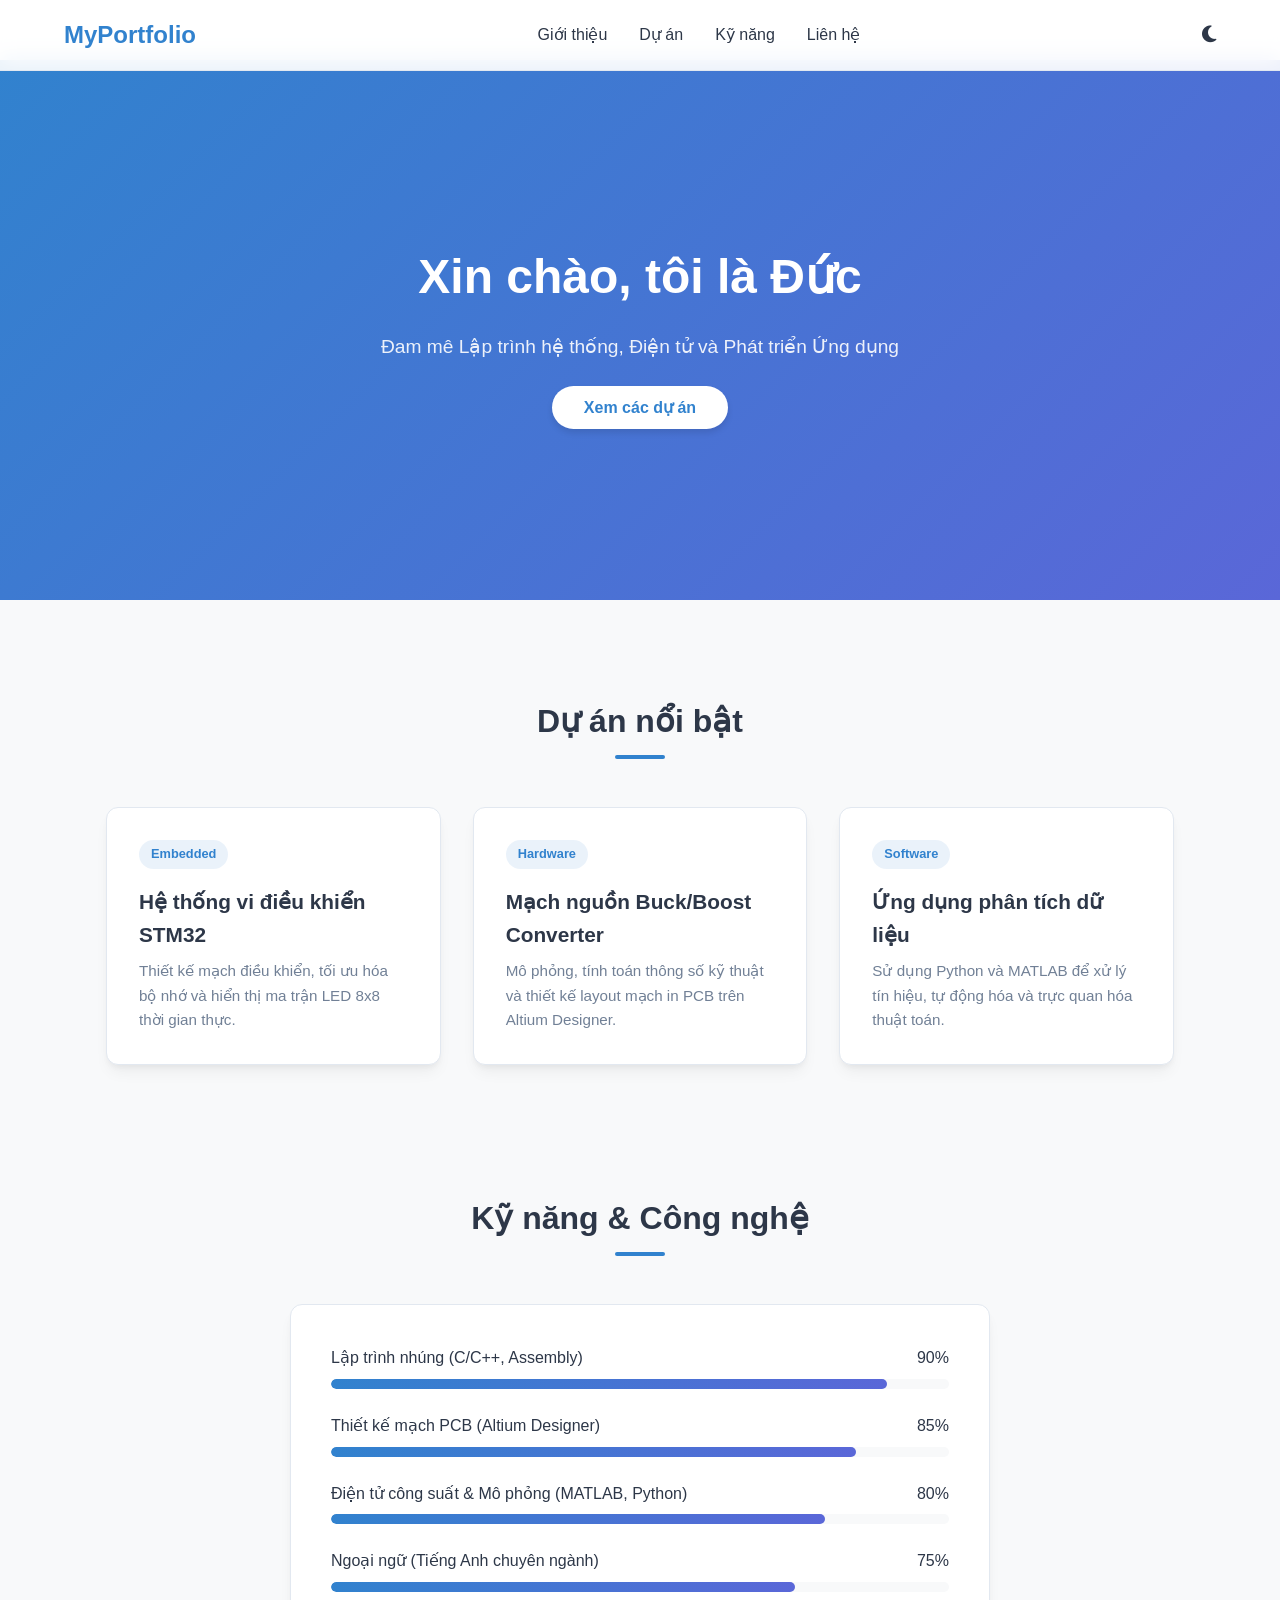
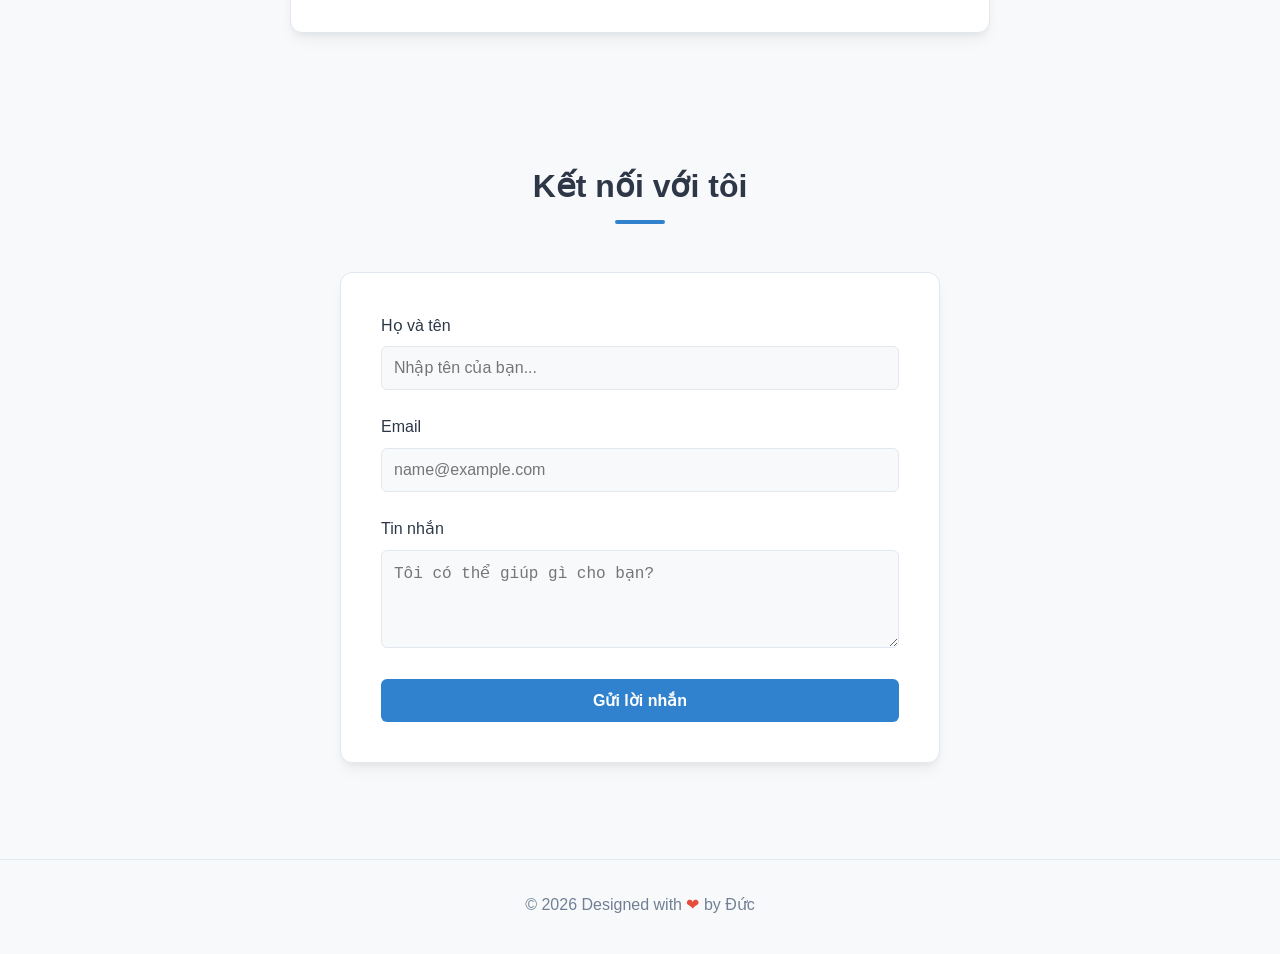
==== index.html @ a45cd115 "Đã nâng cấp" ====
<!DOCTYPE html>
<html lang="vi">
<head>
    <meta charset="UTF-8">
    <meta name="viewport" content="width=device-width, initial-scale=1.0">
    <title>Portfolio Cá Nhân</title>
    <link rel="stylesheet" href="style.css">
    <link rel="stylesheet" href="https://cdnjs.cloudflare.com/ajax/libs/font-awesome/6.4.0/css/all.min.css">
</head>
<body>

    <nav class="navbar">
        <div class="logo">MyPortfolio</div>
        <ul class="nav-links">
            <li><a href="#about">Giới thiệu</a></li>
            <li><a href="#projects">Dự án</a></li>
            <li><a href="#skills">Kỹ năng</a></li>
            <li><a href="#contact">Liên hệ</a></li>
        </ul>
        <button id="theme-toggle" class="theme-btn">
            <i class="fas fa-moon"></i>
        </button>
    </nav>

    <header class="hero-section" id="about">
        <div class="hero-content">
            <h1>Xin chào, tôi là Đức</h1>
            <p>Đam mê Lập trình hệ thống, Điện tử và Phát triển Ứng dụng</p>
            <a href="#projects" class="cta-btn">Xem các dự án</a>
        </div>
    </header>

    <main class="container">
        
        <section id="projects" class="section">
            <h2 class="section-title">Dự án nổi bật</h2>
            <div class="projects-grid">
                
                <div class="project-card">
                    <div class="card-badge">Embedded</div>
                    <h3>Hệ thống vi điều khiển STM32</h3>
                    <p>Thiết kế mạch điều khiển, tối ưu hóa bộ nhớ và hiển thị ma trận LED 8x8 thời gian thực.</p>
                </div>

                <div class="project-card">
                    <div class="card-badge">Hardware</div>
                    <h3>Mạch nguồn Buck/Boost Converter</h3>
                    <p>Mô phỏng, tính toán thông số kỹ thuật và thiết kế layout mạch in PCB trên Altium Designer.</p>
                </div>

                <div class="project-card">
                    <div class="card-badge">Software</div>
                    <h3>Ứng dụng phân tích dữ liệu</h3>
                    <p>Sử dụng Python và MATLAB để xử lý tín hiệu, tự động hóa và trực quan hóa thuật toán.</p>
                </div>

            </div>
        </section>

        <section id="skills" class="section">
            <h2 class="section-title">Kỹ năng & Công nghệ</h2>
            <div class="skills-box">
                
                <div class="skill-item">
                    <div class="skill-info">
                        <span>Lập trình nhúng (C/C++, Assembly)</span>
                        <span>90%</span>
                    </div>
                    <div class="skill-bar"><div class="skill-progress" style="width: 90%;"></div></div>
                </div>

                <div class="skill-item">
                    <div class="skill-info">
                        <span>Thiết kế mạch PCB (Altium Designer)</span>
                        <span>85%</span>
                    </div>
                    <div class="skill-bar"><div class="skill-progress" style="width: 85%;"></div></div>
                </div>

                <div class="skill-item">
                    <div class="skill-info">
                        <span>Điện tử công suất & Mô phỏng (MATLAB, Python)</span>
                        <span>80%</span>
                    </div>
                    <div class="skill-bar"><div class="skill-progress" style="width: 80%;"></div></div>
                </div>

                <div class="skill-item">
                    <div class="skill-info">
                        <span>Ngoại ngữ (Tiếng Anh chuyên ngành)</span>
                        <span>75%</span>
                    </div>
                    <div class="skill-bar"><div class="skill-progress" style="width: 75%;"></div></div>
                </div>

            </div>
        </section>

        <section id="contact" class="section">
            <h2 class="section-title">Kết nối với tôi</h2>
            <div class="contact-box">
                <form id="contact-form">
                    <div class="form-group">
                        <label for="name">Họ và tên</label>
                        <input type="text" id="name" required placeholder="Nhập tên của bạn...">
                    </div>
                    <div class="form-group">
                        <label for="email">Email</label>
                        <input type="email" id="email" required placeholder="name@example.com">
                    </div>
                    <div class="form-group">
                        <label for="message">Tin nhắn</label>
                        <textarea id="message" rows="4" required placeholder="Tôi có thể giúp gì cho bạn?"></textarea>
                    </div>
                    <button type="submit" class="submit-btn">Gửi lời nhắn</button>
                </form>
                <div id="form-status" class="status-message hidden"></div>
            </div>
        </section>

    </main>

    <footer>
        <p>© 2026 Designed with <span style="color: #e74c3c;">❤</span> by Đức</p>
    </footer>

    <script src="script.js"></script>
</body>
</html>
---- style.css ----
/* Sử dụng CSS Variables để làm tính năng Dark/Light Mode dễ dàng */
:root {
    --bg-primary: #f8f9fa;
    --bg-secondary: #ffffff;
    --text-main: #2d3748;
    --text-muted: #718096;
    --primary-color: #3182ce;
    --primary-hover: #2b6cb0;
    --nav-bg: rgba(255, 255, 255, 0.9);
    --card-shadow: 0 10px 15px -3px rgba(0, 0, 0, 0.05), 0 4px 6px -2px rgba(0, 0, 0, 0.05);
    --border-color: #e2e8f0;
}

/* Biến dành cho chế độ Dark Mode */
[data-theme="dark"] {
    --bg-primary: #1a202c;
    --bg-secondary: #2d3748;
    --text-main: #f7fafc;
    --text-muted: #a0aec0;
    --nav-bg: rgba(26, 32, 44, 0.9);
    --card-shadow: 0 10px 15px -3px rgba(0, 0, 0, 0.3);
    --border-color: #4a5568;
}

* {
    box-sizing: border-box;
    margin: 0;
    padding: 0;
    transition: background-color 0.3s ease, color 0.3s ease;
}

html {
    scroll-behavior: smooth;
}

body {
    font-family: -apple-system, BlinkMacSystemFont, "Segoe UI", Roboto, sans-serif;
    background-color: var(--bg-primary);
    color: var(--text-main);
    line-height: 1.6;
}

/* Thanh điều hướng cố định (Sticky Navbar) */
.navbar {
    position: fixed;
    top: 0; width: 100%; z-index: 1000;
    display: flex; justify-content: space-between; align-items: center;
    padding: 1rem 5%;
    background-color: var(--nav-bg);
    backdrop-filter: blur(10px);
    border-bottom: 1px solid var(--border-color);
}

.logo { font-size: 1.5rem; font-weight: bold; color: var(--primary-color); }
.nav-links { display: flex; list-style: none; gap: 2rem; }
.nav-links a { text-decoration: none; color: var(--text-main); font-weight: 500; }
.nav-links a:hover { color: var(--primary-color); }

.theme-btn {
    background: none; border: none; font-size: 1.2rem;
    cursor: pointer; color: var(--text-main);
}

/* Khối Hero */
.hero-section {
    height: 60vh;
    display: flex; justify-content: center; align-items: center;
    text-align: center; background: linear-gradient(135deg, #3182ce 0%, #5a67d8 100%);
    color: white; padding: 0 1rem; margin-top: 60px;
}
.hero-content h1 { font-size: 3rem; margin-bottom: 1rem; }
.hero-content p { font-size: 1.2rem; opacity: 0.9; margin-bottom: 2rem; }
.cta-btn {
    padding: 0.8rem 2rem; background: white; color: #3182ce;
    text-decoration: none; font-weight: bold; border-radius: 50px;
    box-shadow: 0 4px 6px rgba(0,0,0,0.1); transition: 0.2s;
}
.cta-btn:hover { transform: translateY(-3px); box-shadow: 0 10px 15px rgba(0,0,0,0.15); }

/* Bố cục trang */
.container { max-width: 1100px; margin: 0 auto; padding: 2rem 1rem; }
.section { padding: 4rem 0; }
.section-title { text-align: center; margin-bottom: 3rem; font-size: 2rem; position: relative; }
.section-title::after {
    content: ''; display: block; width: 50px; height: 4px;
    background: var(--primary-color); margin: 8px auto 0; border-radius: 2px;
}

/* CSS Grid cho các thẻ dự án */
.projects-grid {
    display: grid;
    grid-template-columns: repeat(auto-fit, minmax(300px, 1fr));
    gap: 2rem;
}

.project-card {
    background-color: var(--bg-secondary); padding: 2rem;
    border-radius: 12px; border: 1px solid var(--border-color);
    box-shadow: var(--card-shadow); transition: transform 0.3s ease;
    position: relative; overflow: hidden;
}
.project-card:hover { transform: translateY(-5px); }

.card-badge {
    display: inline-block; padding: 0.25rem 0.75rem; background: rgba(49, 130, 206, 0.1);
    color: var(--primary-color); border-radius: 20px; font-size: 0.8rem; font-weight: bold; margin-bottom: 1rem;
}
.project-card h3 { margin-bottom: 0.5rem; font-size: 1.3rem; }
.project-card p { color: var(--text-muted); font-size: 0.95rem; }

/* Định dạng phần Kỹ năng mới nâng cấp */
.skills-box {
    max-width: 700px; margin: 0 auto; background-color: var(--bg-secondary);
    padding: 2.5rem; border-radius: 12px; box-shadow: var(--card-shadow);
    border: 1px solid var(--border-color);
}
.skill-item { margin-bottom: 1.5rem; }
.skill-item:last-child { margin-bottom: 0; }
.skill-info { display: flex; justify-content: space-between; margin-bottom: 0.5rem; font-weight: 500; }
.skill-bar { width: 100%; height: 10px; background-color: var(--bg-primary); border-radius: 5px; overflow: hidden; }
.skill-progress { 
    height: 100%; background: linear-gradient(90deg, var(--primary-color), #5a67d8); 
    border-radius: 5px; animation: loadBar 1.5s ease-out forwards; 
}
@keyframes loadBar { from { width: 0; } }

/* Định dạng Form liên hệ */
.contact-box {
    max-width: 600px; margin: 0 auto; background-color: var(--bg-secondary);
    padding: 2.5rem; border-radius: 12px; box-shadow: var(--card-shadow);
    border: 1px solid var(--border-color);
}
.form-group { margin-bottom: 1.5rem; }
.form-group label { display: block; margin-bottom: 0.5rem; font-weight: 500; }
.form-group input, .form-group textarea {
    width: 100%; padding: 0.75rem; border: 1px solid var(--border-color);
    border-radius: 6px; background-color: var(--bg-primary); color: var(--text-main);
    font-size: 1rem;
}
.form-group input:focus, .form-group textarea:focus { outline: none; border-color: var(--primary-color); }
.submit-btn { width: 100%; padding: 0.75rem; background-color: var(--primary-color); color: white; border: none; border-radius: 6px; font-size: 1rem; font-weight: bold; cursor: pointer; }
.submit-btn:hover { background-color: var(--primary-hover); }

/* Thông báo trạng thái form */
.status-message { padding: 1rem; border-radius: 6px; margin-top: 1rem; text-align: center; font-weight: 500; }
.status-message.success { background-color: #c6f6d5; color: #22543d; }
.status-message.hidden { display: none; }

footer { text-align: center; padding: 2rem; border-top: 1px solid var(--border-color); color: var(--text-muted); }
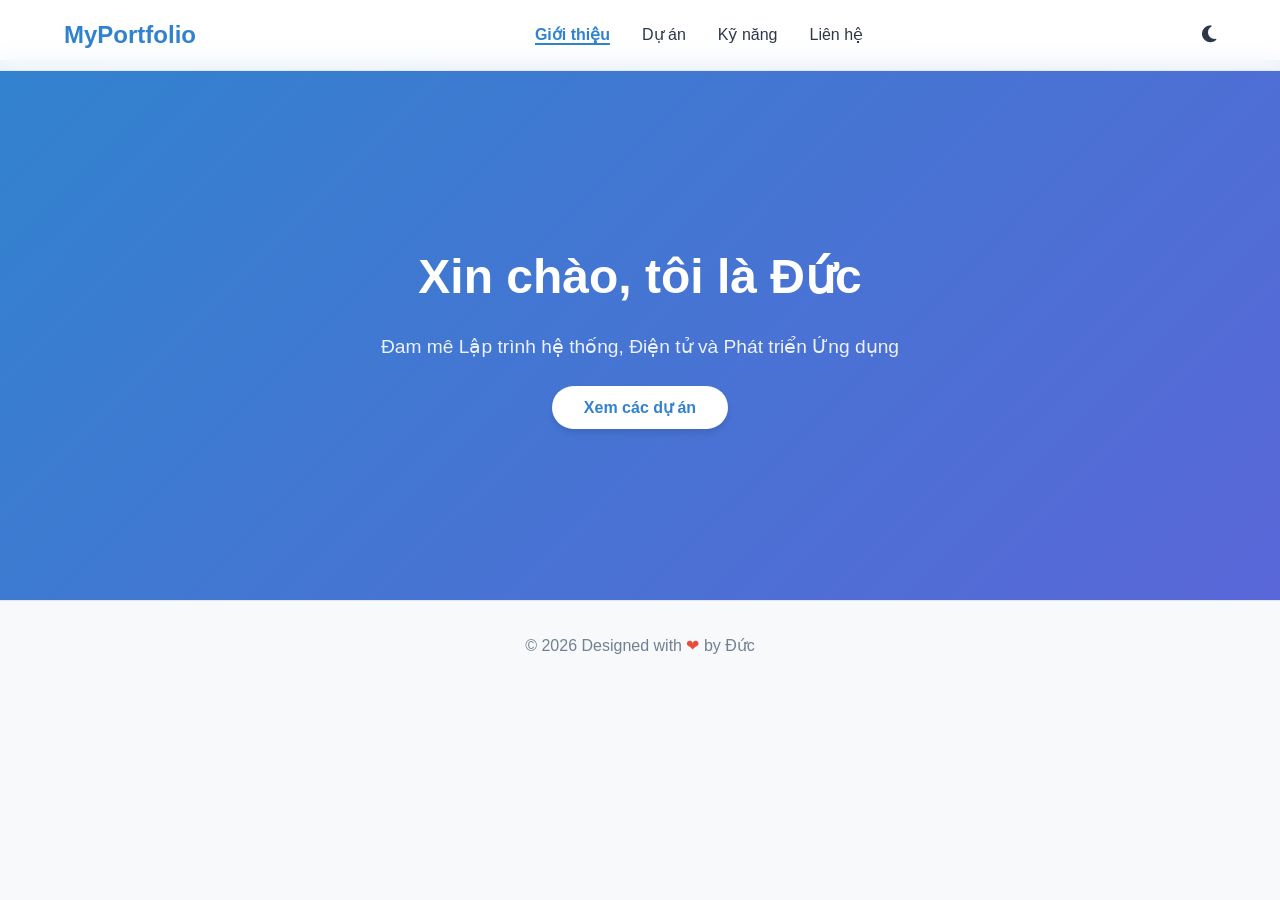
==== commit 0d7638c8: "Chuyển đổi cấu trúc website sang mô hình nhiều trang độc lập" ====
--- a/index.html
+++ b/index.html
@@ -3,7 +3,7 @@
 <head>
     <meta charset="UTF-8">
     <meta name="viewport" content="width=device-width, initial-scale=1.0">
-    <title>Portfolio Cá Nhân</title>
+    <title>Giới thiệu - Portfolio</title>
     <link rel="stylesheet" href="style.css">
     <link rel="stylesheet" href="https://cdnjs.cloudflare.com/ajax/libs/font-awesome/6.4.0/css/all.min.css">
 </head>
@@ -12,113 +12,21 @@
     <nav class="navbar">
         <div class="logo">MyPortfolio</div>
         <ul class="nav-links">
-            <li><a href="#about">Giới thiệu</a></li>
-            <li><a href="#projects">Dự án</a></li>
-            <li><a href="#skills">Kỹ năng</a></li>
-            <li><a href="#contact">Liên hệ</a></li>
+            <li><a href="index.html" class="active">Giới thiệu</a></li>
+            <li><a href="projects.html">Dự án</a></li>
+            <li><a href="skills.html">Kỹ năng</a></li>
+            <li><a href="contact.html">Liên hệ</a></li>
         </ul>
-        <button id="theme-toggle" class="theme-btn">
-            <i class="fas fa-moon"></i>
-        </button>
+        <button id="theme-toggle" class="theme-btn"><i class="fas fa-moon"></i></button>
     </nav>
 
-    <header class="hero-section" id="about">
+    <header class="hero-section">
         <div class="hero-content">
             <h1>Xin chào, tôi là Đức</h1>
             <p>Đam mê Lập trình hệ thống, Điện tử và Phát triển Ứng dụng</p>
-            <a href="#projects" class="cta-btn">Xem các dự án</a>
+            <a href="projects.html" class="cta-btn">Xem các dự án</a>
         </div>
     </header>
-
-    <main class="container">
-        
-        <section id="projects" class="section">
-            <h2 class="section-title">Dự án nổi bật</h2>
-            <div class="projects-grid">
-                
-                <div class="project-card">
-                    <div class="card-badge">Embedded</div>
-                    <h3>Hệ thống vi điều khiển STM32</h3>
-                    <p>Thiết kế mạch điều khiển, tối ưu hóa bộ nhớ và hiển thị ma trận LED 8x8 thời gian thực.</p>
-                </div>
-
-                <div class="project-card">
-                    <div class="card-badge">Hardware</div>
-                    <h3>Mạch nguồn Buck/Boost Converter</h3>
-                    <p>Mô phỏng, tính toán thông số kỹ thuật và thiết kế layout mạch in PCB trên Altium Designer.</p>
-                </div>
-
-                <div class="project-card">
-                    <div class="card-badge">Software</div>
-                    <h3>Ứng dụng phân tích dữ liệu</h3>
-                    <p>Sử dụng Python và MATLAB để xử lý tín hiệu, tự động hóa và trực quan hóa thuật toán.</p>
-                </div>
-
-            </div>
-        </section>
-
-        <section id="skills" class="section">
-            <h2 class="section-title">Kỹ năng & Công nghệ</h2>
-            <div class="skills-box">
-                
-                <div class="skill-item">
-                    <div class="skill-info">
-                        <span>Lập trình nhúng (C/C++, Assembly)</span>
-                        <span>90%</span>
-                    </div>
-                    <div class="skill-bar"><div class="skill-progress" style="width: 90%;"></div></div>
-                </div>
-
-                <div class="skill-item">
-                    <div class="skill-info">
-                        <span>Thiết kế mạch PCB (Altium Designer)</span>
-                        <span>85%</span>
-                    </div>
-                    <div class="skill-bar"><div class="skill-progress" style="width: 85%;"></div></div>
-                </div>
-
-                <div class="skill-item">
-                    <div class="skill-info">
-                        <span>Điện tử công suất & Mô phỏng (MATLAB, Python)</span>
-                        <span>80%</span>
-                    </div>
-                    <div class="skill-bar"><div class="skill-progress" style="width: 80%;"></div></div>
-                </div>
-
-                <div class="skill-item">
-                    <div class="skill-info">
-                        <span>Ngoại ngữ (Tiếng Anh chuyên ngành)</span>
-                        <span>75%</span>
-                    </div>
-                    <div class="skill-bar"><div class="skill-progress" style="width: 75%;"></div></div>
-                </div>
-
-            </div>
-        </section>
-
-        <section id="contact" class="section">
-            <h2 class="section-title">Kết nối với tôi</h2>
-            <div class="contact-box">
-                <form id="contact-form">
-                    <div class="form-group">
-                        <label for="name">Họ và tên</label>
-                        <input type="text" id="name" required placeholder="Nhập tên của bạn...">
-                    </div>
-                    <div class="form-group">
-                        <label for="email">Email</label>
-                        <input type="email" id="email" required placeholder="name@example.com">
-                    </div>
-                    <div class="form-group">
-                        <label for="message">Tin nhắn</label>
-                        <textarea id="message" rows="4" required placeholder="Tôi có thể giúp gì cho bạn?"></textarea>
-                    </div>
-                    <button type="submit" class="submit-btn">Gửi lời nhắn</button>
-                </form>
-                <div id="form-status" class="status-message hidden"></div>
-            </div>
-        </section>
-
-    </main>
 
     <footer>
         <p>© 2026 Designed with <span style="color: #e74c3c;">❤</span> by Đức</p>
--- a/style.css
+++ b/style.css
@@ -146,4 +146,16 @@
 .status-message.success { background-color: #c6f6d5; color: #22543d; }
 .status-message.hidden { display: none; }
 
-footer { text-align: center; padding: 2rem; border-top: 1px solid var(--border-color); color: var(--text-muted); }+footer { text-align: center; padding: 2rem; border-top: 1px solid var(--border-color); color: var(--text-muted); }
+/* Đẩy nội dung các trang con xuống dưới thanh Navbar */
+.page-content {
+    margin-top: 100px;
+    min-height: 75vh; /* Đảm bảo footer luôn nằm ở đáy trang */
+}
+
+/* Thắp sáng mục menu hiện tại đang được chọn */
+.nav-links a.active {
+    color: var(--primary-color);
+    font-weight: bold;
+    border-bottom: 2px solid var(--primary-color);
+}
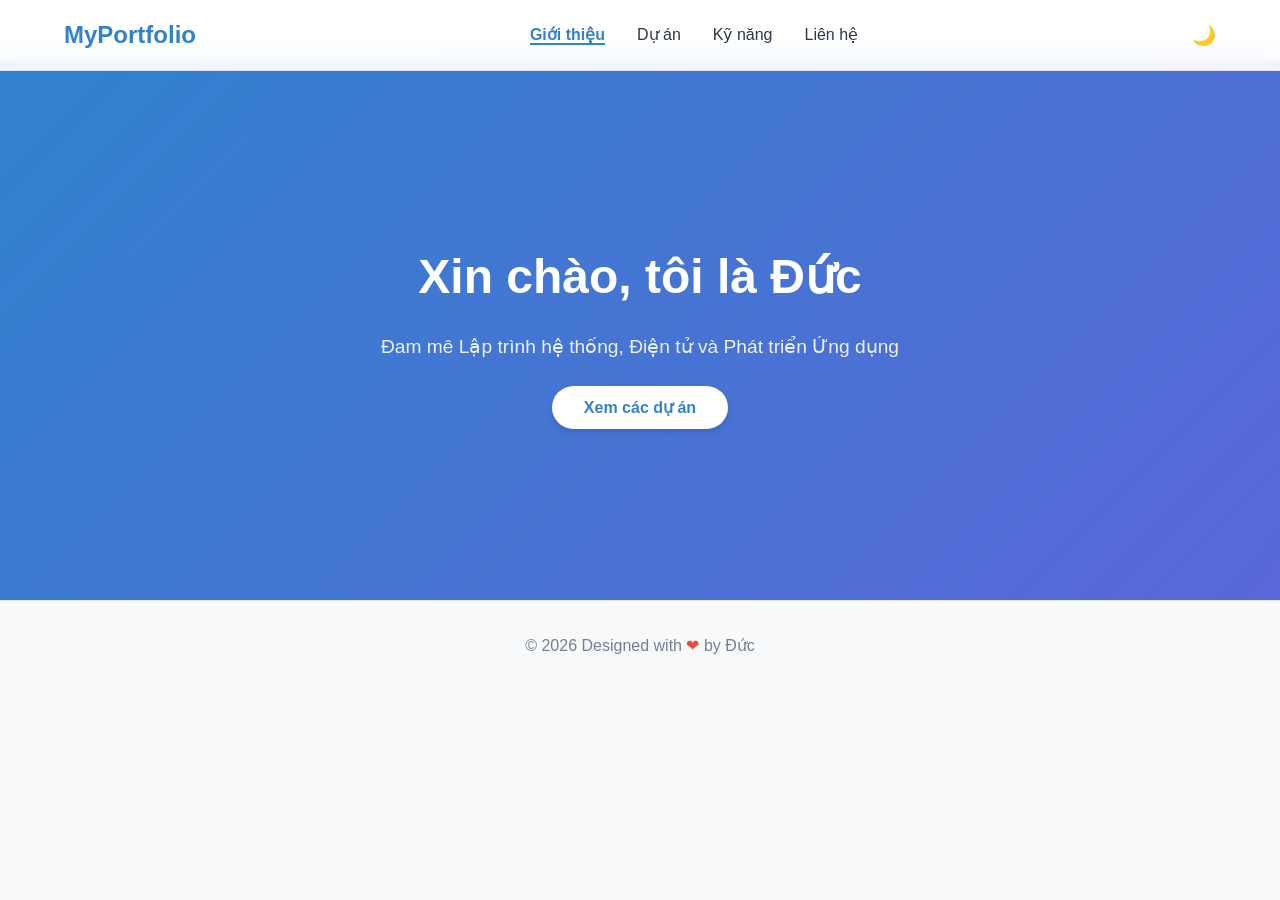
==== commit 42fadd17: "đã sửa lỗi" ====
--- a/index.html
+++ b/index.html
@@ -17,7 +17,7 @@
             <li><a href="skills.html">Kỹ năng</a></li>
             <li><a href="contact.html">Liên hệ</a></li>
         </ul>
-        <button id="theme-toggle" class="theme-btn"><i class="fas fa-moon"></i></button>
+        <button id="theme-toggle" class="theme-btn">🌙</button>
     </nav>
 
     <header class="hero-section">
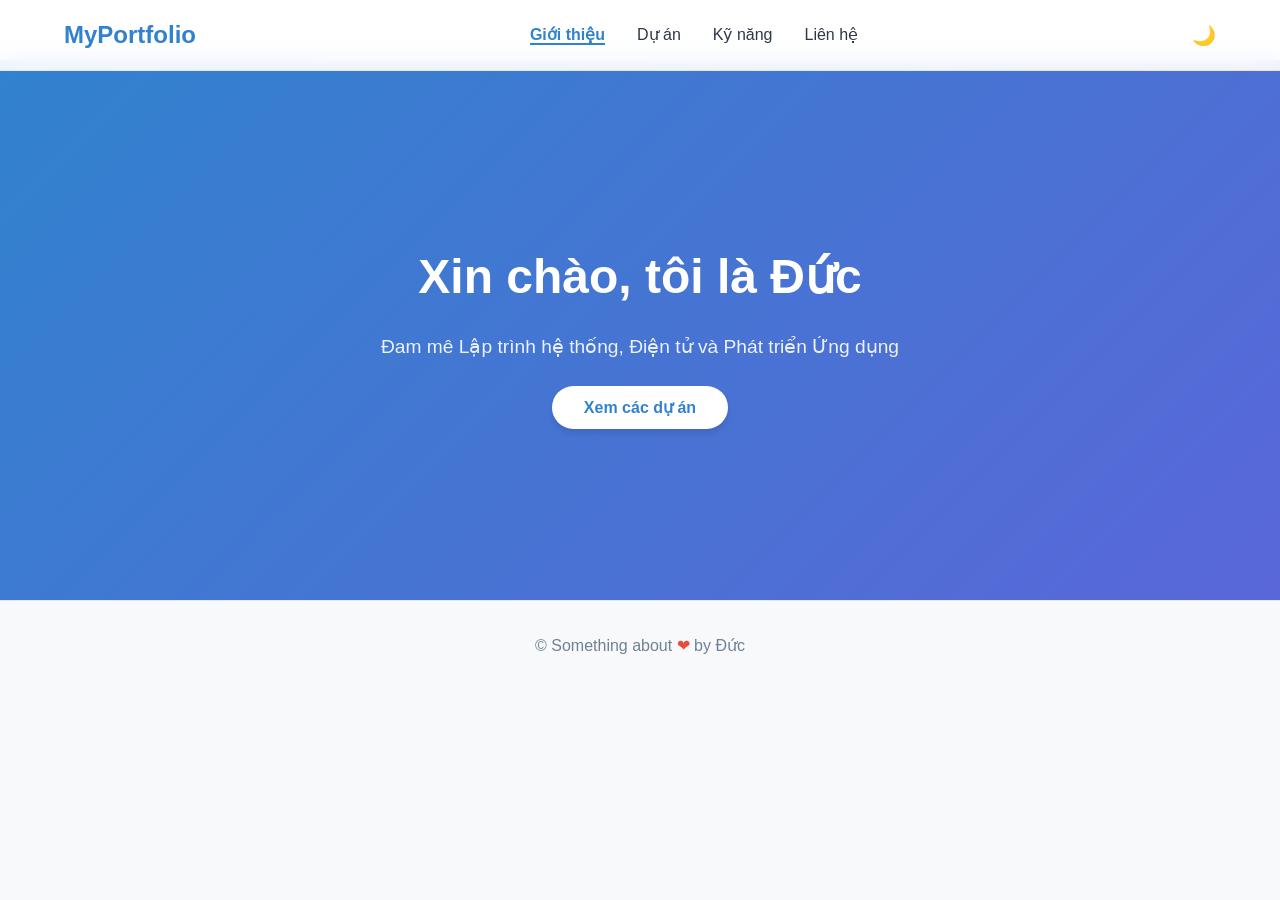
==== commit 39d2a2ba: "abc" ====
--- a/index.html
+++ b/index.html
@@ -29,7 +29,7 @@
     </header>
 
     <footer>
-        <p>© 2026 Designed with <span style="color: #e74c3c;">❤</span> by Đức</p>
+        <p>© Something about <span style="color: #e74c3c;">❤</span> by Đức</p>
     </footer>
 
     <script src="script.js"></script>
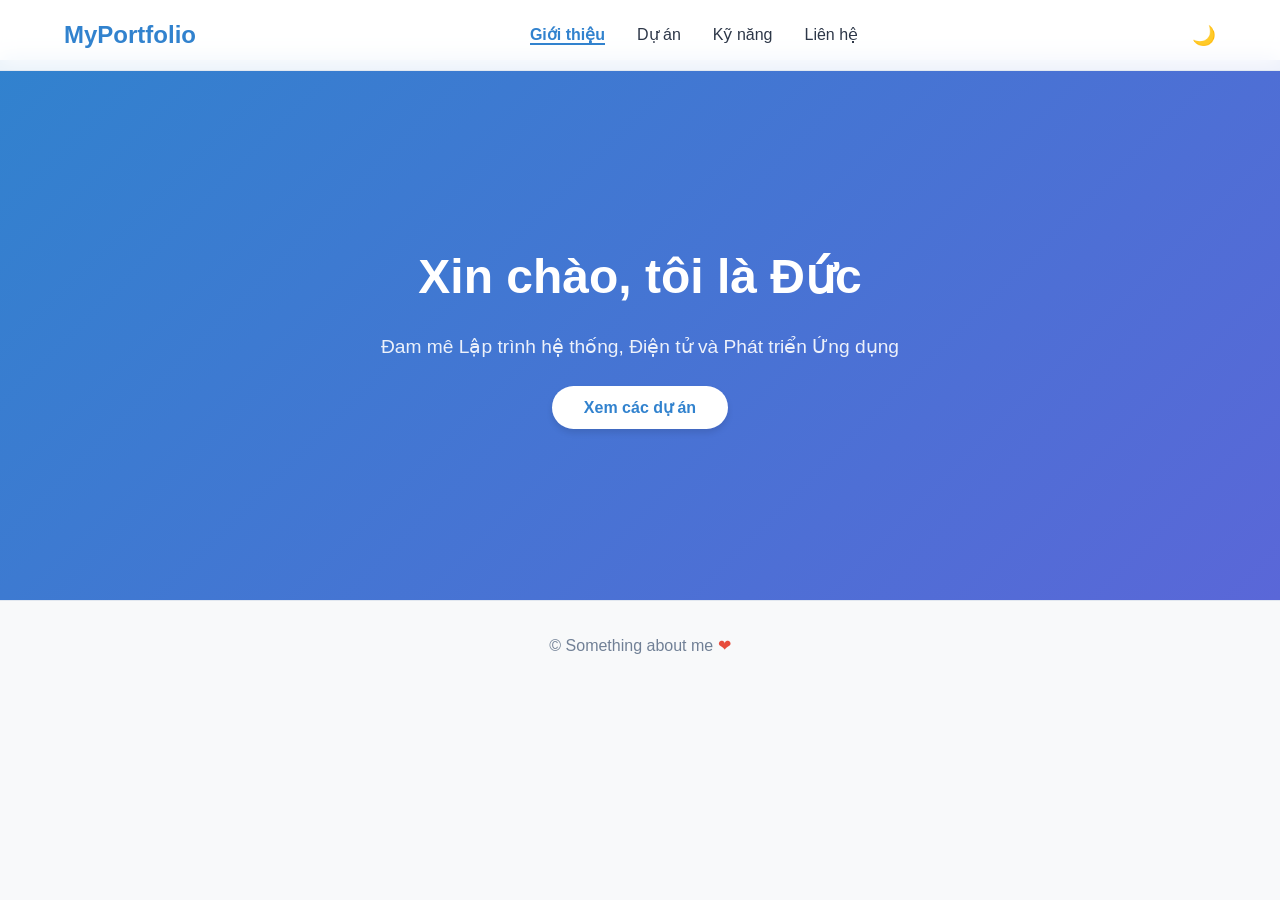
==== commit d426e3ae: "a" ====
--- a/index.html
+++ b/index.html
@@ -29,7 +29,7 @@
     </header>
 
     <footer>
-        <p>© Something about <span style="color: #e74c3c;">❤</span> by Đức</p>
+        <p>© Something about me <span style="color: #e74c3c;">❤</span> </p>
     </footer>
 
     <script src="script.js"></script>
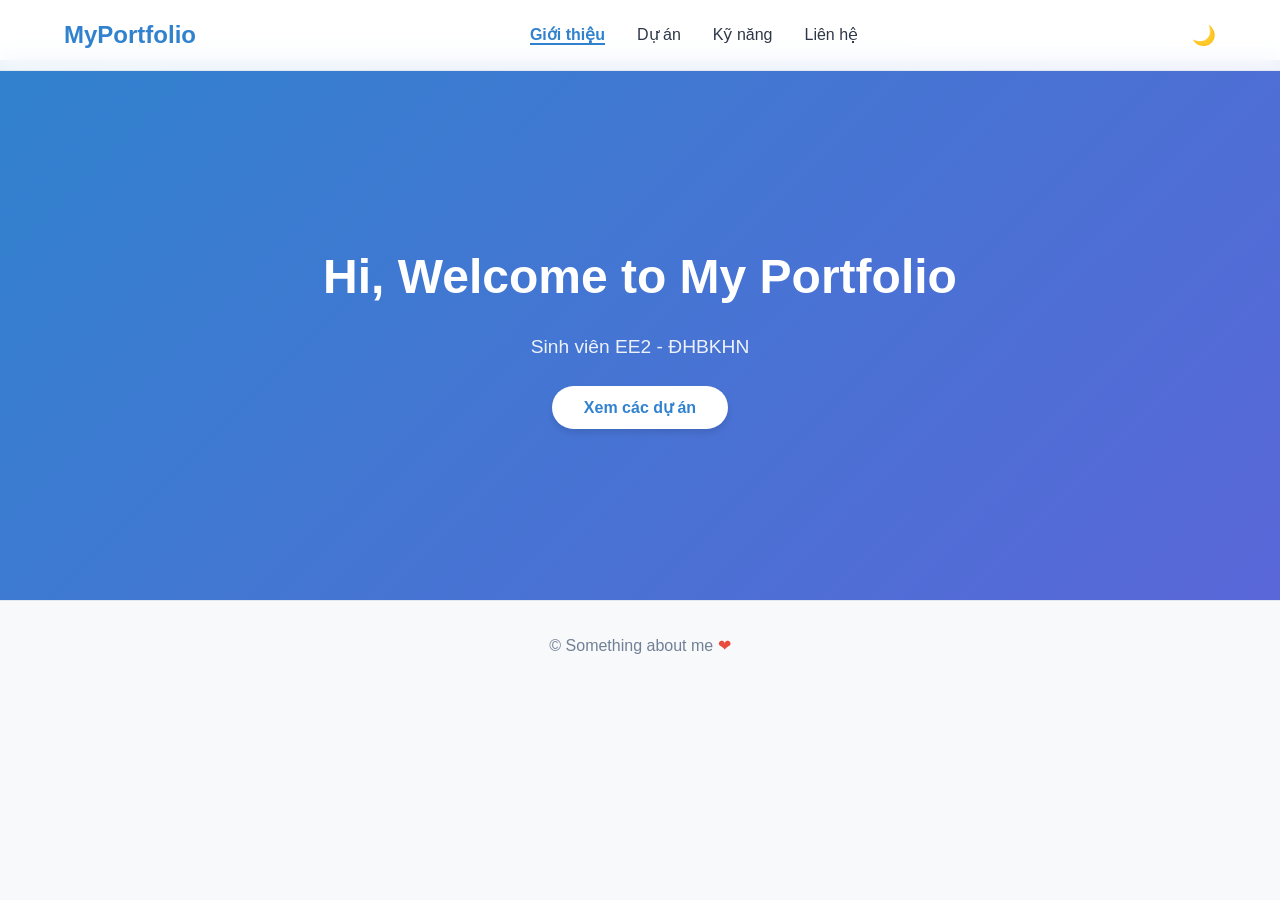
==== commit 1dc981ff: "Sửa câu chào" ====
--- a/index.html
+++ b/index.html
@@ -22,8 +22,8 @@
 
     <header class="hero-section">
         <div class="hero-content">
-            <h1>Xin chào, tôi là Đức</h1>
-            <p>Đam mê Lập trình hệ thống, Điện tử và Phát triển Ứng dụng</p>
+            <h1>Hi, Welcome to My Portfolio</h1>
+            <p>Sinh viên EE2 - ĐHBKHN</p>
             <a href="projects.html" class="cta-btn">Xem các dự án</a>
         </div>
     </header>
--- a/style.css
+++ b/style.css
@@ -158,4 +158,54 @@
     color: var(--primary-color);
     font-weight: bold;
     border-bottom: 2px solid var(--primary-color);
+}
+/* Style cho link tiêu đề dự án */
+.project-title-link {
+    text-decoration: none;
+    color: var(--text-main);
+}
+.project-title-link:hover {
+    color: var(--primary-color);
+}
+
+/* Nút Xem chi tiết ở góc dưới thẻ */
+.read-more-btn {
+    display: inline-block;
+    margin-top: 1.5rem;
+    color: var(--primary-color);
+    text-decoration: none;
+    font-weight: 500;
+    font-size: 0.95rem;
+}
+.read-more-btn:hover {
+    text-decoration: underline;
+}
+
+/* Giao diện chung cho các trang nội dung chi tiết */
+.project-detail-box {
+    background-color: var(--bg-secondary);
+    padding: 2.5rem;
+    border-radius: 12px;
+    box-shadow: var(--card-shadow);
+    border: 1px solid var(--border-color);
+}
+.project-detail-box h2 {
+    margin: 1.5rem 0 0.5rem 0;
+    color: var(--primary-color);
+}
+.project-detail-box ul {
+    margin-left: 1.5rem;
+    margin-bottom: 1.5rem;
+}
+
+/* Nút quay lại trang danh sách */
+.back-link {
+    display: inline-block;
+    margin-bottom: 1.5rem;
+    color: var(--text-muted);
+    text-decoration: none;
+    font-weight: 500;
+}
+.back-link:hover {
+    color: var(--primary-color);
 }
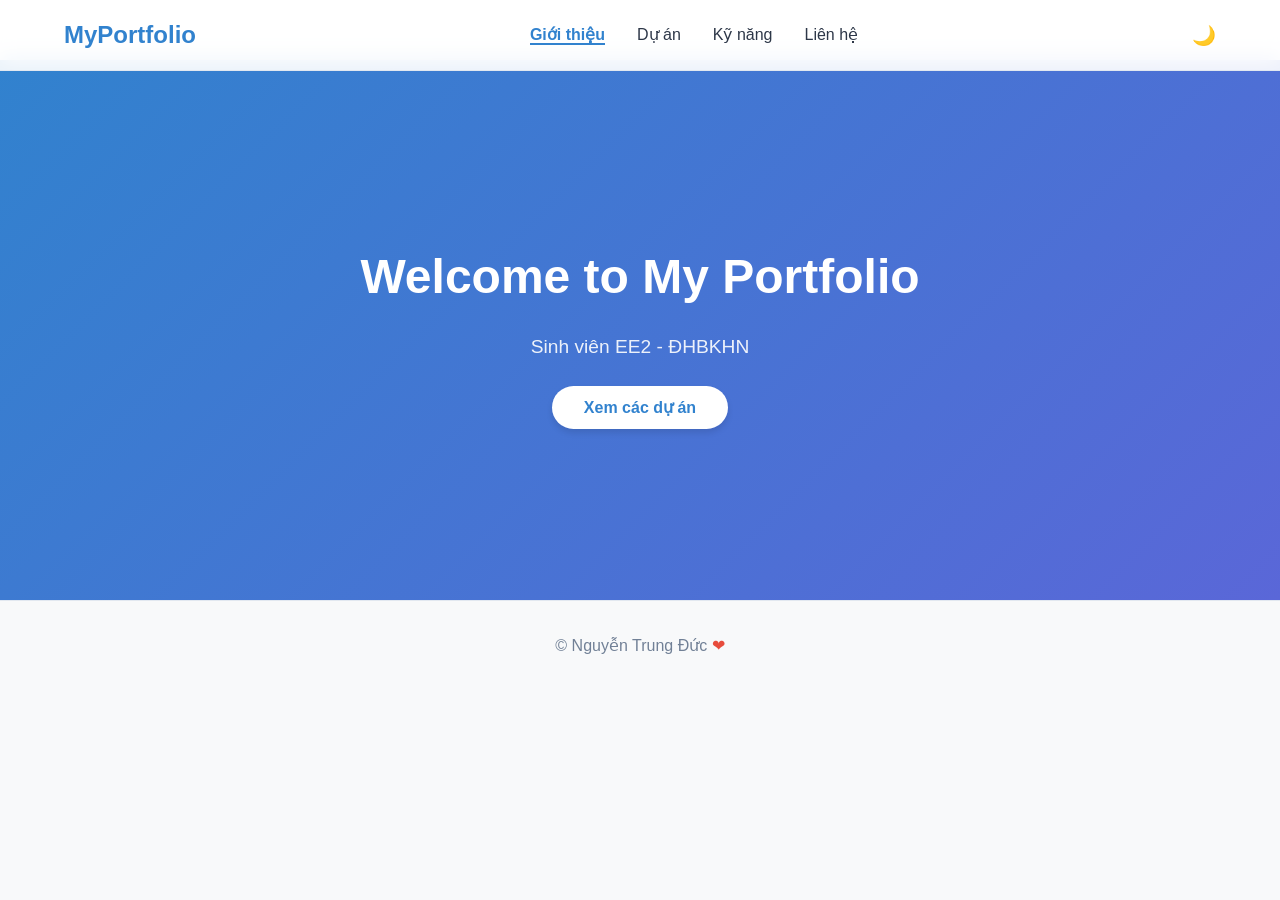
==== commit e787ed31: "Sửa đổi" ====
--- a/index.html
+++ b/index.html
@@ -22,14 +22,14 @@
 
     <header class="hero-section">
         <div class="hero-content">
-            <h1>Hi, Welcome to My Portfolio</h1>
+            <h1> Welcome to My Portfolio</h1>
             <p>Sinh viên EE2 - ĐHBKHN</p>
             <a href="projects.html" class="cta-btn">Xem các dự án</a>
         </div>
     </header>
 
     <footer>
-        <p>© Something about me <span style="color: #e74c3c;">❤</span> </p>
+        <p>© Nguyễn Trung Đức <span style="color: #e74c3c;">❤</span> </p>
     </footer>
 
     <script src="script.js"></script>
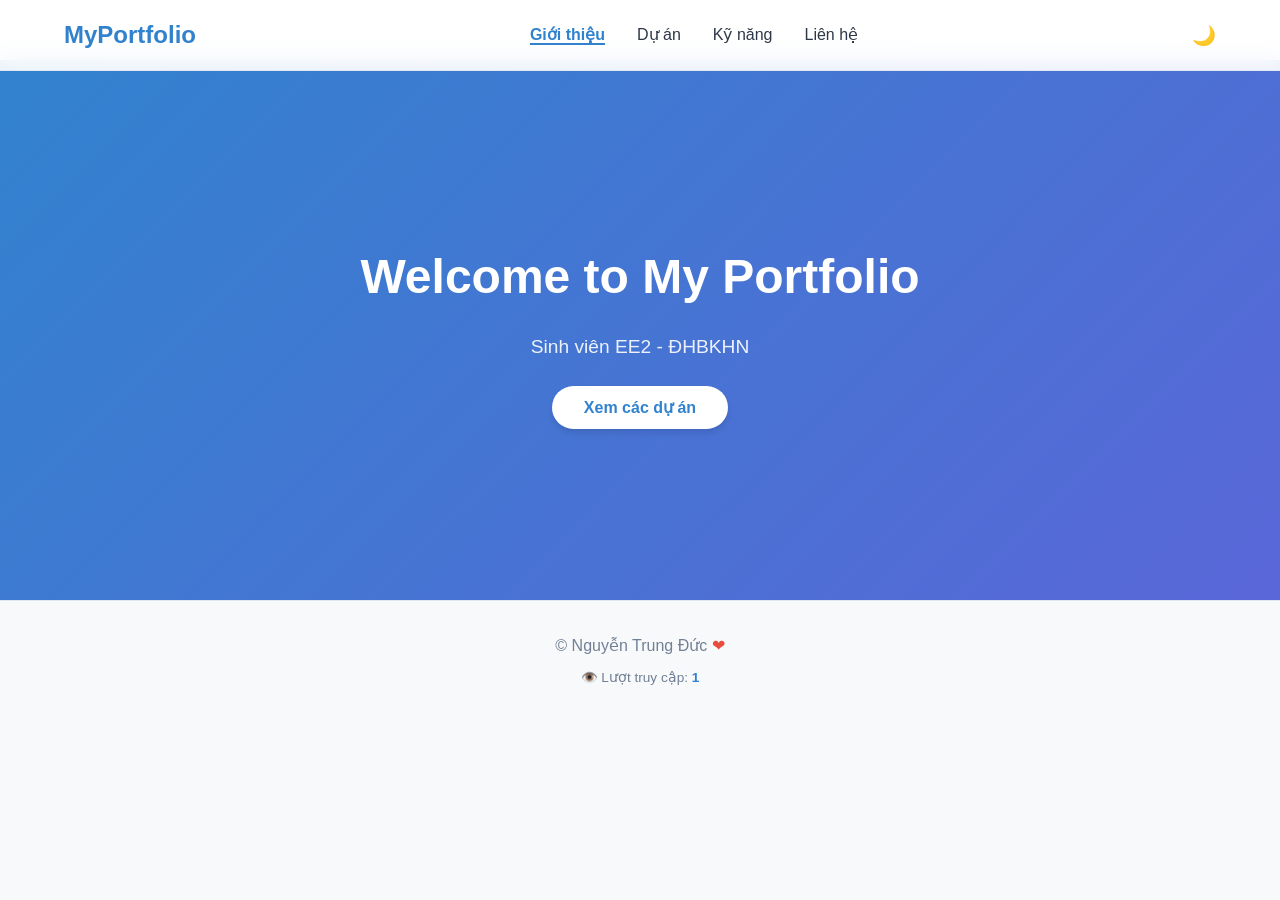
==== commit 30319a1d: "Thêm tính năng đếm số lượt truy cập ở chân trang" ====
--- a/index.html
+++ b/index.html
@@ -30,6 +30,7 @@
 
     <footer>
         <p>© Nguyễn Trung Đức <span style="color: #e74c3c;">❤</span> </p>
+        <p class="counter-text">👁️ Lượt truy cập: <span id="visit-count">...</span></p>
     </footer>
 
     <script src="script.js"></script>
--- a/style.css
+++ b/style.css
@@ -208,4 +208,15 @@
 }
 .back-link:hover {
     color: var(--primary-color);
+}
+/* Định dạng dòng chữ số lượt truy cập */
+.counter-text {
+    font-size: 0.85rem;
+    color: var(--text-muted);
+    margin-top: 0.5rem;
+    font-weight: 500;
+}
+#visit-count {
+    color: var(--primary-color);
+    font-weight: bold;
 }
